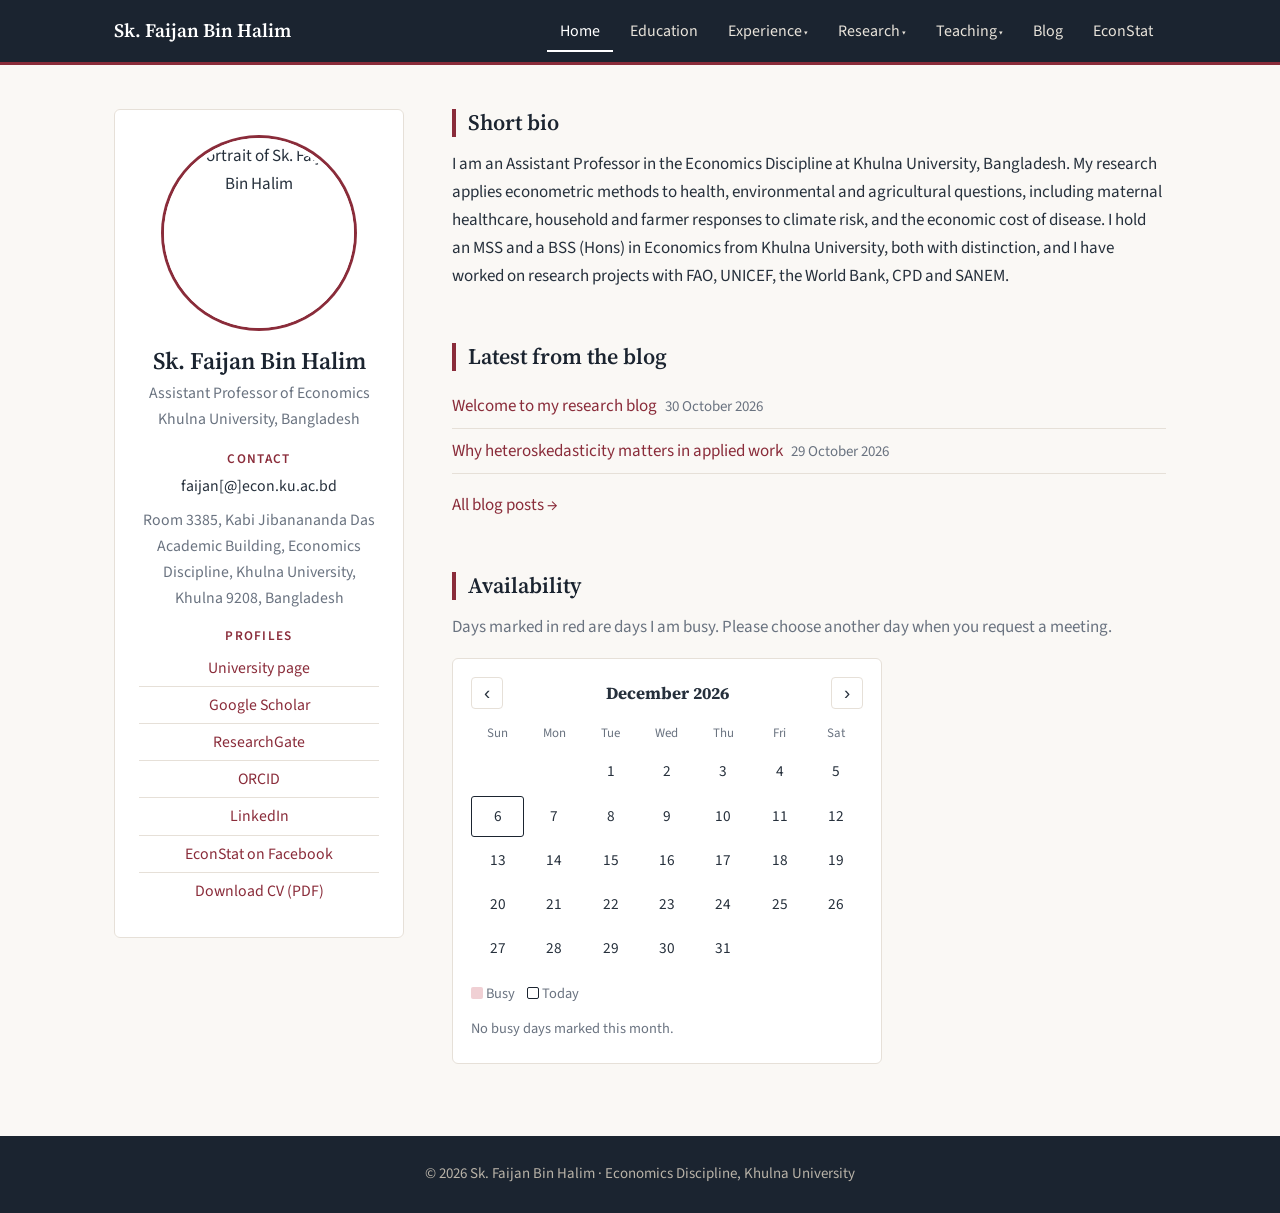
==== index.html @ 9af5f131 "Add files via upload" ====
<!DOCTYPE html>
<html lang="en"><head><meta charset="utf-8"><meta name="viewport" content="width=device-width, initial-scale=1">
<title>Home | Sk. Faijan Bin Halim</title>
<meta name="description" content="Sk. Faijan Bin Halim, Assistant Professor of Economics, Khulna University, Bangladesh.">
<link rel="preconnect" href="https://fonts.googleapis.com"><link rel="preconnect" href="https://fonts.gstatic.com" crossorigin>
<link href="https://fonts.googleapis.com/css2?family=Source+Serif+4:wght@400;600&family=Source+Sans+3:wght@400;600&display=swap" rel="stylesheet">
<link rel="stylesheet" href="style.css"></head><body>
<header><div class="bar"><a class="brand" href="index.html">Sk. Faijan Bin Halim</a>
<input type="checkbox" id="menu"><label class="burger" for="menu" aria-label="Menu">&#9776;</label>
<nav><ul><li><a href="index.html" class="active">Home</a></li><li><a href="education.html">Education</a></li><li class="has-sub"><a href="experience.html">Experience</a><ul class="sub"><li><a href="experience.html#positions">Positions</a></li><li><a href="experience.html#training">Professional Training</a></li></ul></li><li class="has-sub"><a href="research.html">Research</a><ul class="sub"><li><a href="research.html#interests">Research Interests</a></li><li><a href="research.html#publications">Publications</a></li><li><a href="research.html#projects">Projects</a></li><li><a href="research.html#review">Peer Review</a></li></ul></li><li class="has-sub"><a href="teaching.html">Teaching</a><ul class="sub"><li><a href="teaching.html#econometrics">Econometrics</a></li><li><a href="teaching.html#microeconomics">Microeconomics</a></li><li><a href="teaching.html#health">Health Economics</a></li><li><a href="teaching.html#climate">Climate Change and Disaster Management</a></li></ul></li><li><a href="blog.html">Blog</a></li><li><a href="econstat.html">EconStat</a></li></ul></nav></div></header>
<main>
<div class="home">
<aside class="side">
<img src="images/profile.jpg" alt="Portrait of Sk. Faijan Bin Halim">
<h1>Sk. Faijan Bin Halim</h1>
<div class="role">Assistant Professor of Economics<br>Khulna University, Bangladesh</div>
<h3>Contact</h3>
<p>faijan[@]econ.ku.ac.bd</p>
<p class="muted">Room 3385, Kabi Jibanananda Das Academic Building, Economics Discipline, Khulna University, Khulna 9208, Bangladesh</p>
<h3>Profiles</h3>
<ul class="profiles">
<li><a href="https://ku.ac.bd/discipline/econ/faculty/faijannabil13">University page</a></li>
<li><a href="https://scholar.google.com/citations?user=bBADxcAAAAAJ&amp;hl=en&amp;oi=ao">Google Scholar</a></li>
<li><a href="https://www.researchgate.net/profile/Sk-Faijan-Halim">ResearchGate</a></li>
<li><a href="https://orcid.org/0000-0003-0417-4588">ORCID</a></li>
<li><a href="https://www.linkedin.com/in/sk-faijan-bin-halim-b474a3131/">LinkedIn</a></li>
<li><a href="https://www.facebook.com/econstat">EconStat on Facebook</a></li>
<li><a href="Halim_CV.pdf">Download CV (PDF)</a></li>
</ul>
</aside>
<div>
<h2>Short bio</h2>
<p>I am an Assistant Professor in the Economics Discipline at Khulna University, Bangladesh. My research applies econometric methods to health, environmental and agricultural questions, including maternal healthcare, household and farmer responses to climate risk, and the economic cost of disease. I hold an MSS and a BSS (Hons) in Economics from Khulna University, both with distinction, and I have worked on research projects with FAO, UNICEF, the World Bank, CPD and SANEM.</p>
<h2>Latest from the blog</h2>
<ul class="latest" id="latest"></ul>
<p style="margin-top:1em"><a href="blog.html">All blog posts &rarr;</a></p>
<h2>Availability</h2>
<p class="muted">Days marked in red are days I am busy. Please choose another day when you request a meeting.</p>
<div id="cal"></div>
</div></div>
</main>
<footer>&copy; 2026 Sk. Faijan Bin Halim &middot; Economics Discipline, Khulna University</footer>
<script src="posts.js"></script><script src="blog.js"></script><script src="busy-dates.js"></script><script src="calendar.js"></script>
</body></html>
---- style.css ----
/* ===== Settings: change colours and fonts here ===== */
:root{
  --ink:#1b2430; --accent:#8a2c3a; --accent-soft:#f6e9eb; --paper:#faf8f5; --card:#ffffff; --line:#e6e0d8;
  --text:#26303c; --muted:#6a7380; --busy:#f0d0d4; --busy-text:#7a1d2a;
  --serif:"Source Serif 4",Georgia,"Times New Roman",serif;
  --sans:"Source Sans 3","Helvetica Neue",Arial,sans-serif;
}
*{box-sizing:border-box}
html{font-size:17px}
body{margin:0;background:var(--paper);color:var(--text);font-family:var(--sans);line-height:1.65}
a{color:var(--accent);text-decoration:none}
a:hover{text-decoration:underline}
a:focus-visible,button:focus-visible,label:focus-visible{outline:2px solid var(--accent);outline-offset:2px}

/* ===== Header and menu (upper right) ===== */
header{background:var(--ink);position:sticky;top:0;z-index:10;border-bottom:3px solid var(--accent)}
.bar{max-width:1100px;margin:0 auto;padding:0 24px;display:flex;align-items:center;justify-content:space-between;height:62px}
.brand{font-family:var(--serif);font-size:1.12rem;font-weight:600;color:#fff;white-space:nowrap}
.brand:hover{text-decoration:none}
nav ul{list-style:none;margin:0;padding:0;display:flex;gap:4px}
nav li{position:relative}
nav a{display:block;padding:8px 13px;color:#e8e3da;font-size:.94rem}
nav a:hover,nav a.active{color:#fff;text-decoration:none}
nav a.active{box-shadow:inset 0 -2px 0 #fff}
.has-sub>a::after{content:" \25BE";font-size:.75em}
.sub{display:none;position:absolute;right:0;top:100%;min-width:240px;background:var(--card);border:1px solid var(--line);border-top:3px solid var(--accent);box-shadow:0 8px 20px rgba(0,0,0,.12);padding:6px 0;flex-direction:column;gap:0}
.has-sub:hover .sub,.has-sub:focus-within .sub{display:flex}
.sub a{padding:9px 18px;white-space:nowrap;color:var(--text)}
.sub a:hover{background:var(--accent-soft);color:var(--accent)}
#menu,.burger{display:none}

/* ===== Page layout ===== */
main{max-width:1100px;margin:0 auto;padding:44px 24px 72px}
h1,h2,h3{font-family:var(--serif);font-weight:600;line-height:1.25;color:var(--ink);margin:0 0 .6em}
h1{font-size:1.9rem}
h2{font-size:1.3rem;margin-top:2.4em;padding-left:12px;border-left:4px solid var(--accent)}
h3{font-size:1.05rem}
p{margin:0 0 1em}
.muted{color:var(--muted)}
.page-intro{color:var(--muted);margin-bottom:1.6em}
.btn{display:inline-block;background:var(--accent);color:#fff;padding:10px 20px;border-radius:3px;font-weight:600}
.btn:hover{background:#6f2230;text-decoration:none}

/* ===== Home ===== */
.home{display:grid;grid-template-columns:290px 1fr;gap:48px;align-items:start}
.side{background:var(--card);border:1px solid var(--line);border-radius:6px;padding:28px 24px;text-align:center;position:sticky;top:90px}
.side img{width:190px;height:190px;object-fit:cover;object-position:center 22%;border-radius:50%;border:4px solid var(--card);box-shadow:0 0 0 3px var(--accent);margin:0 auto 18px;display:block}
.side h1{margin:0 0 4px;font-size:1.4rem}
.side .role{color:var(--muted);font-size:.93rem;margin-bottom:1.2em}
.side h3{margin:1.3em 0 .4em;font-size:.78rem;letter-spacing:.1em;text-transform:uppercase;color:var(--accent);font-family:var(--sans)}
.side p{font-size:.93rem;margin-bottom:.5em}
.profiles{list-style:none;padding:0;margin:0;font-size:.93rem}
.profiles li{padding:5px 0;border-top:1px solid var(--line)}
.profiles li:first-child{border-top:0}
.home h2:first-child{margin-top:0}
.latest{list-style:none;padding:0;margin:0}
.latest li{padding:8px 0;border-bottom:1px solid var(--line)}
.latest .muted{font-size:.88rem;margin-left:8px}

/* ===== Tables ===== */
.tw{overflow-x:auto;background:var(--card);border:1px solid var(--line);border-radius:6px}
table{border-collapse:collapse;width:100%;font-size:.95rem}
th{text-align:left;font-size:.78rem;letter-spacing:.08em;text-transform:uppercase;color:var(--ink);background:var(--accent-soft);border-bottom:2px solid var(--accent)}
th,td{padding:11px 14px;vertical-align:top;border-bottom:1px solid var(--line)}
tr:last-child td{border-bottom:0}
td.when{white-space:nowrap;color:var(--muted);width:1%}
.course td.blank{color:#b7bcc4;height:2.6em}

/* ===== Lists and publications ===== */
.pub{margin:0 0 1em;padding-left:1.2em;text-indent:-1.2em}
ul.plain{padding-left:1.1em;margin:0 0 1em}
ul.plain li{margin-bottom:.35em}

/* ===== Cards (EconStat) ===== */
.cards{display:grid;grid-template-columns:repeat(auto-fit,minmax(220px,1fr));gap:16px;margin:1em 0 1.6em}
.card{background:var(--card);border:1px solid var(--line);border-top:3px solid var(--accent);border-radius:6px;padding:18px 20px}
.card h3{margin-bottom:.4em}
.card p{font-size:.93rem;margin:0;color:var(--muted)}

/* ===== Blog ===== */
.tags{display:flex;flex-wrap:wrap;gap:8px;margin-bottom:24px}
.tag{border:1px solid var(--line);background:var(--card);color:var(--text);padding:5px 14px;border-radius:20px;font:inherit;font-size:.88rem;cursor:pointer}
.tag.on{background:var(--accent);border-color:var(--accent);color:#fff}
.post-card{background:var(--card);border:1px solid var(--line);border-radius:6px;padding:22px 26px;margin-bottom:18px}
.post-card h2{margin:.2em 0 .4em;padding:0;border:0;font-size:1.25rem}
.post-card h2 a{color:var(--ink)}
.meta{font-size:.85rem;color:var(--muted)}
.back{display:inline-block;margin-bottom:18px}
.post{background:var(--card);border:1px solid var(--line);border-radius:6px;padding:32px 36px;max-width:780px}
.post h1{margin:.3em 0 1em}
.post h2{font-size:1.15rem;margin-top:1.6em}
.post p,.post li{font-size:1.02rem}
.post pre{background:var(--ink);color:#f1ece4;padding:14px 16px;border-radius:4px;overflow-x:auto;font-size:.88rem}

/* ===== Calendar ===== */
#cal{max-width:430px;background:var(--card);border:1px solid var(--line);padding:18px;border-radius:6px}
.cal-head{display:flex;align-items:center;justify-content:space-between;margin-bottom:10px;font-family:var(--serif)}
.cal-head button{border:1px solid var(--line);background:var(--card);width:32px;height:32px;border-radius:4px;font-size:1.1rem;cursor:pointer;color:var(--text)}
.cal-grid{display:grid;grid-template-columns:repeat(7,1fr);gap:3px;text-align:center}
.dow{font-size:.76rem;color:var(--muted);padding:4px 0}
.day{padding:7px 0;font-size:.9rem;border-radius:3px;border:1px solid transparent}
.day.busy{background:var(--busy);color:var(--busy-text);font-weight:600}
.day.today{border-color:var(--ink)}
.cal-edit .day{cursor:pointer}
.cal-key{font-size:.85rem;color:var(--muted);margin:12px 0 4px}
.sw{display:inline-block;width:12px;height:12px;background:var(--busy);border-radius:2px;vertical-align:-1px}
.sw.today{background:var(--card);border:1px solid var(--ink)}
.cal-notes{font-size:.88rem;margin:8px 0 0;padding-left:1.1em}
#cal textarea{width:100%;font-family:monospace;font-size:.8rem}

footer{background:var(--ink);color:#b9b3a8;font-size:.88rem;text-align:center;padding:26px}

/* ===== Mobile ===== */
@media(max-width:980px){
  .burger{display:block;cursor:pointer;padding:8px;font-size:1.4rem;color:#fff}
  nav{display:none;position:absolute;left:0;right:0;top:62px;background:var(--ink);border-bottom:3px solid var(--accent)}
  #menu:checked~nav{display:block}
  nav ul{flex-direction:column;padding:8px 24px}
  .sub{display:flex;position:static;background:transparent;border:0;box-shadow:none;padding:0 0 0 14px;min-width:0}
  .sub a{color:#e8e3da}.sub a:hover{background:transparent;color:#fff}
  .home{grid-template-columns:1fr;gap:32px}
  .side{position:static}
  .post{padding:22px 20px}
}
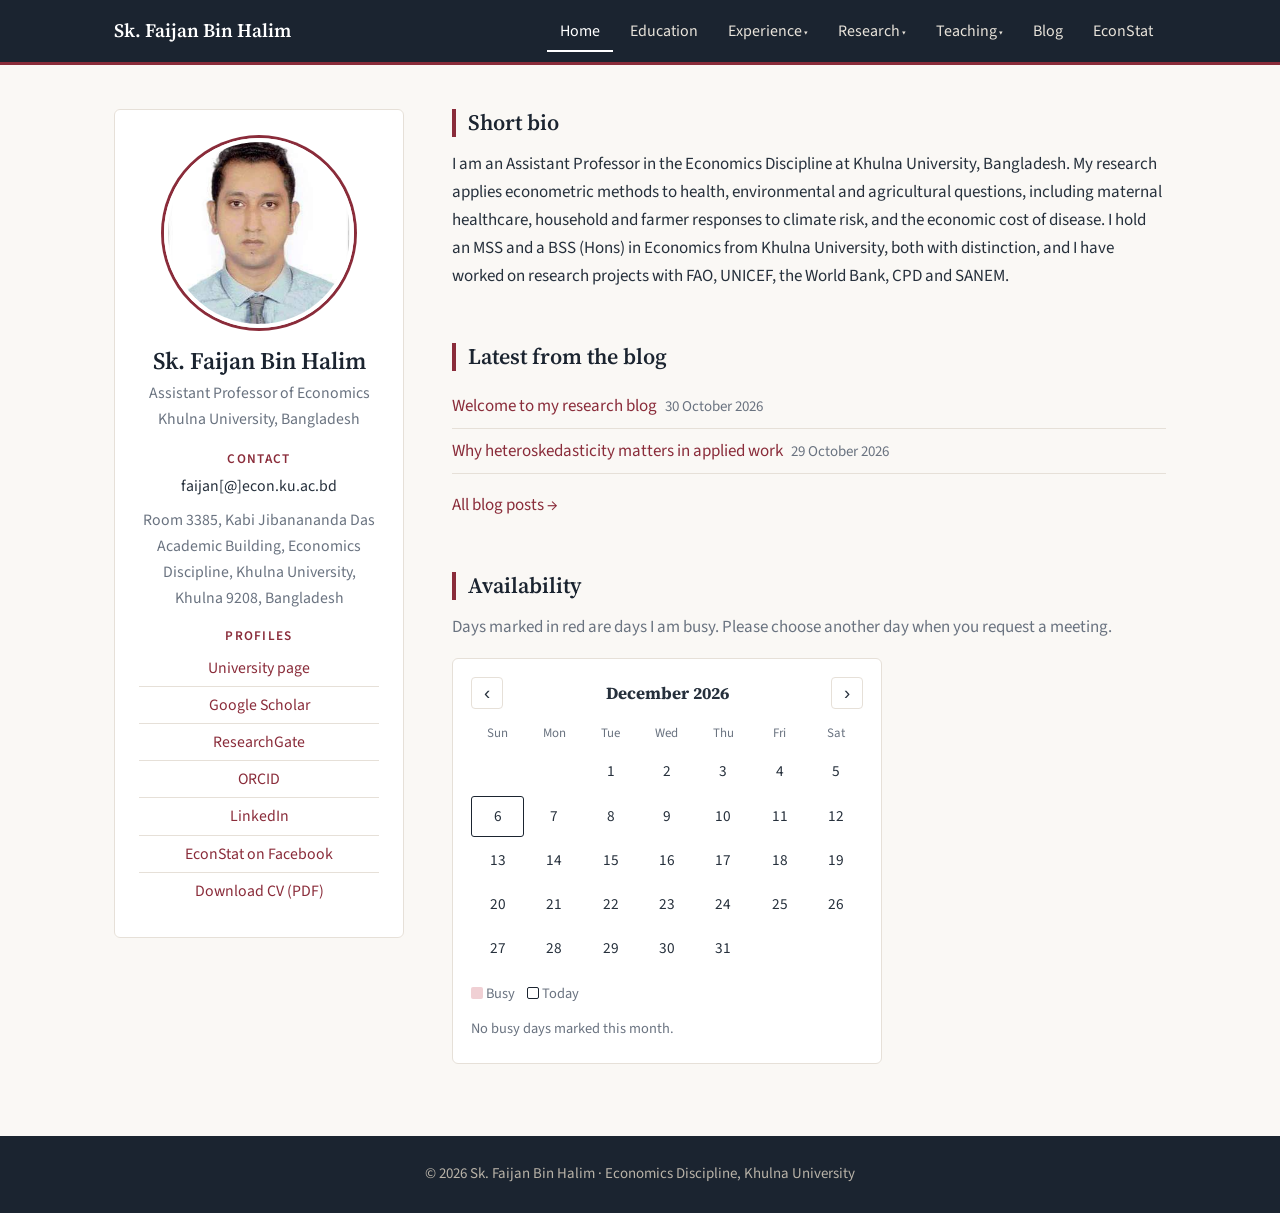
==== commit 1026570f: "Update profile image source in index.html" ====
--- a/index.html
+++ b/index.html
@@ -11,7 +11,7 @@
 <main>
 <div class="home">
 <aside class="side">
-<img src="images/profile.jpg" alt="Portrait of Sk. Faijan Bin Halim">
+<img src="profile.jpg" alt="Portrait of Sk. Faijan Bin Halim">
 <h1>Sk. Faijan Bin Halim</h1>
 <div class="role">Assistant Professor of Economics<br>Khulna University, Bangladesh</div>
 <h3>Contact</h3>
@@ -41,4 +41,4 @@
 </main>
 <footer>&copy; 2026 Sk. Faijan Bin Halim &middot; Economics Discipline, Khulna University</footer>
 <script src="posts.js"></script><script src="blog.js"></script><script src="busy-dates.js"></script><script src="calendar.js"></script>
-</body></html>+</body></html>
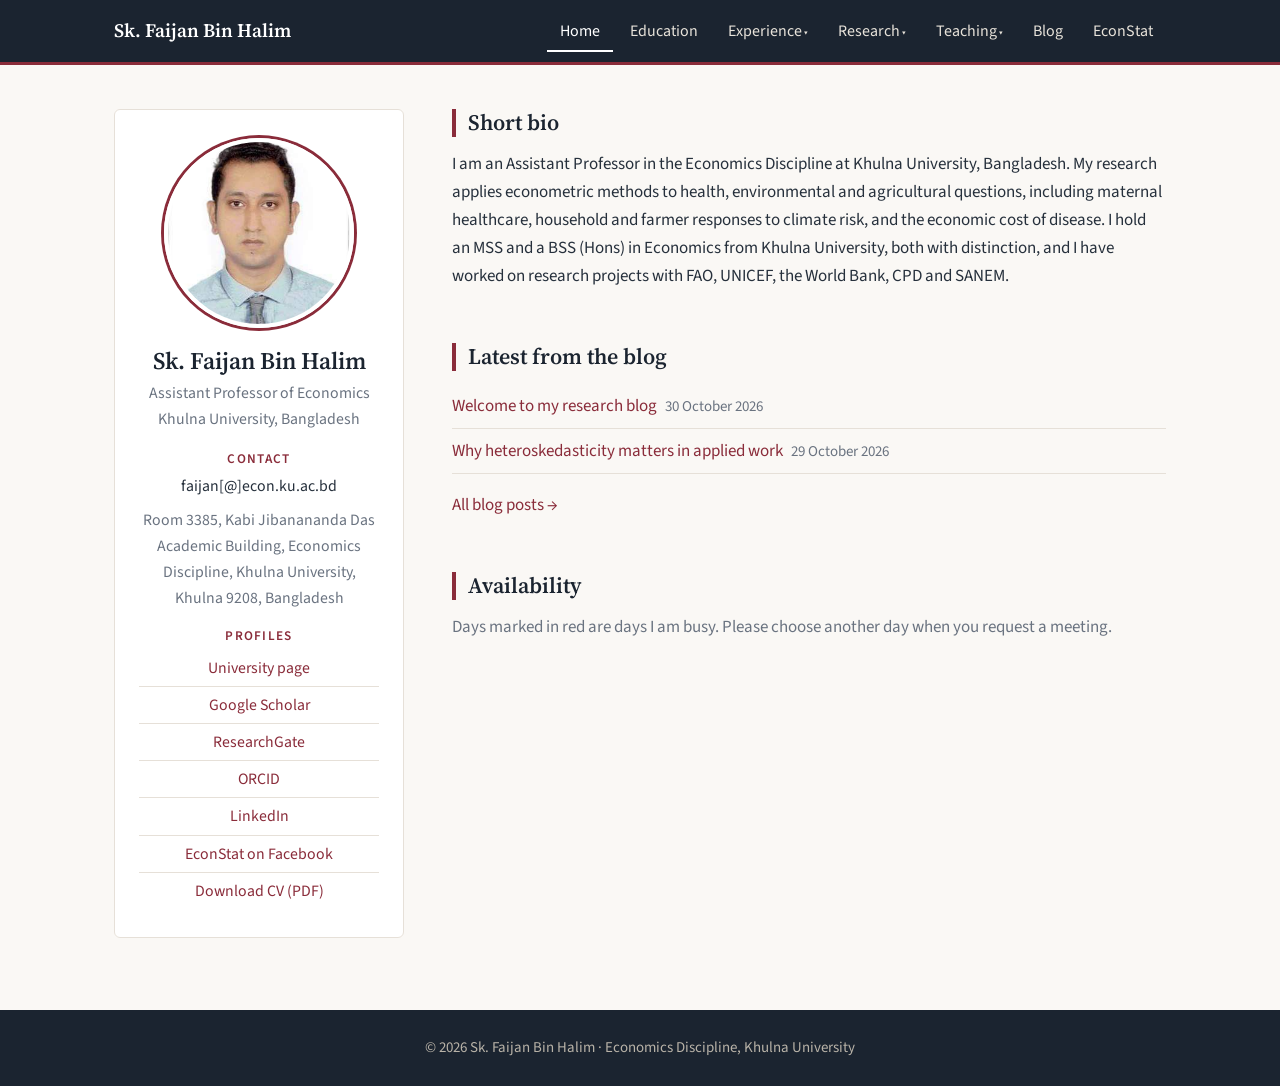
==== commit b641ada5: "Include additional CSS and JavaScript files Added extra.css and calendar.js for styling and function" ====
--- a/index.html
+++ b/index.html
@@ -4,7 +4,8 @@
 <meta name="description" content="Sk. Faijan Bin Halim, Assistant Professor of Economics, Khulna University, Bangladesh.">
 <link rel="preconnect" href="https://fonts.googleapis.com"><link rel="preconnect" href="https://fonts.gstatic.com" crossorigin>
 <link href="https://fonts.googleapis.com/css2?family=Source+Serif+4:wght@400;600&family=Source+Sans+3:wght@400;600&display=swap" rel="stylesheet">
-<link rel="stylesheet" href="style.css"></head><body>
+<link rel="stylesheet" href="style.css">
+<link rel="stylesheet" href="assets/extra.css"></head><body>
 <header><div class="bar"><a class="brand" href="index.html">Sk. Faijan Bin Halim</a>
 <input type="checkbox" id="menu"><label class="burger" for="menu" aria-label="Menu">&#9776;</label>
 <nav><ul><li><a href="index.html" class="active">Home</a></li><li><a href="education.html">Education</a></li><li class="has-sub"><a href="experience.html">Experience</a><ul class="sub"><li><a href="experience.html#positions">Positions</a></li><li><a href="experience.html#training">Professional Training</a></li></ul></li><li class="has-sub"><a href="research.html">Research</a><ul class="sub"><li><a href="research.html#interests">Research Interests</a></li><li><a href="research.html#publications">Publications</a></li><li><a href="research.html#projects">Projects</a></li><li><a href="research.html#review">Peer Review</a></li></ul></li><li class="has-sub"><a href="teaching.html">Teaching</a><ul class="sub"><li><a href="teaching.html#econometrics">Econometrics</a></li><li><a href="teaching.html#microeconomics">Microeconomics</a></li><li><a href="teaching.html#health">Health Economics</a></li><li><a href="teaching.html#climate">Climate Change and Disaster Management</a></li></ul></li><li><a href="blog.html">Blog</a></li><li><a href="econstat.html">EconStat</a></li></ul></nav></div></header>
@@ -36,9 +37,22 @@
 <p style="margin-top:1em"><a href="blog.html">All blog posts &rarr;</a></p>
 <h2>Availability</h2>
 <p class="muted">Days marked in red are days I am busy. Please choose another day when you request a meeting.</p>
-<div id="cal"></div>
+<div id="busy-calendar"></div>
 </div></div>
 </main>
+
+<script src="assets/calendar.js"></script>
+<script>
+fetch('blog/posts.json?v=' + Date.now())
+  .then(function (r) { return r.json(); })
+  .then(function (ps) {
+    document.getElementById('latest').innerHTML = ps.slice(0, 3).map(function (p) {
+      return '<li><a href="post.html?p=' + p.slug + '">' + p.title + '</a> <span class="muted">(' + p.date + ')</span></li>';
+    }).join('') || '<li class="muted">No posts yet.</li>';
+  })
+  .catch(function () {});
+</script>
+</body></html>
 <footer>&copy; 2026 Sk. Faijan Bin Halim &middot; Economics Discipline, Khulna University</footer>
 <script src="posts.js"></script><script src="blog.js"></script><script src="busy-dates.js"></script><script src="calendar.js"></script>
 </body></html>
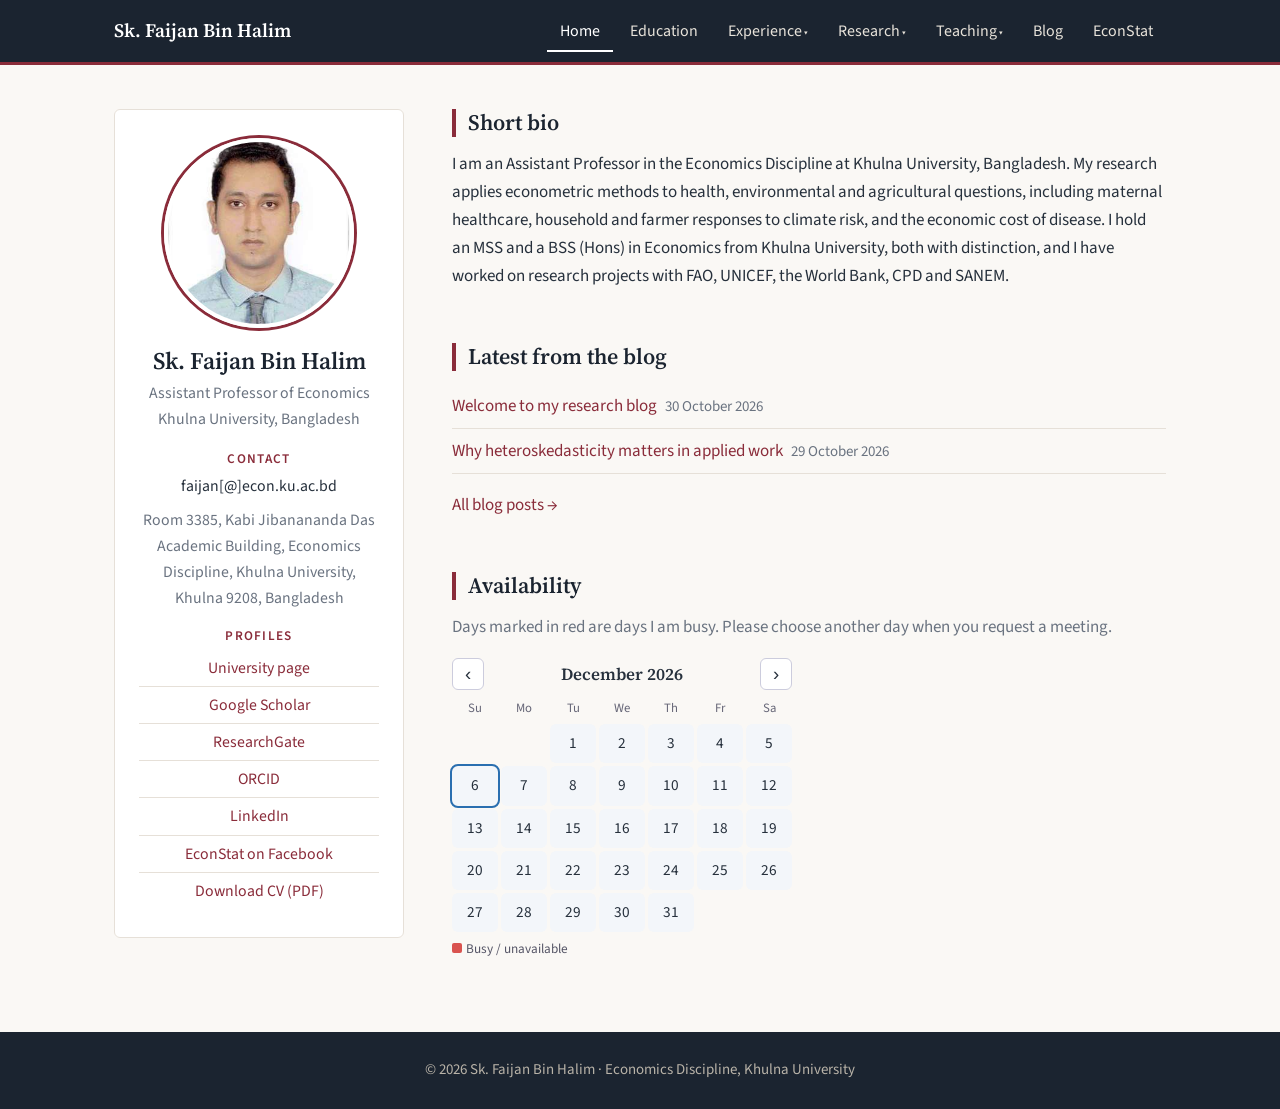
==== commit b11cca8d: "Refactor index.html by removing unnecessary scripts Removed unused scripts and cleaned up HTML struc" ====
--- a/index.html
+++ b/index.html
@@ -4,8 +4,7 @@
 <meta name="description" content="Sk. Faijan Bin Halim, Assistant Professor of Economics, Khulna University, Bangladesh.">
 <link rel="preconnect" href="https://fonts.googleapis.com"><link rel="preconnect" href="https://fonts.gstatic.com" crossorigin>
 <link href="https://fonts.googleapis.com/css2?family=Source+Serif+4:wght@400;600&family=Source+Sans+3:wght@400;600&display=swap" rel="stylesheet">
-<link rel="stylesheet" href="style.css">
-<link rel="stylesheet" href="assets/extra.css"></head><body>
+<link rel="stylesheet" href="style.css"></head><body>
 <header><div class="bar"><a class="brand" href="index.html">Sk. Faijan Bin Halim</a>
 <input type="checkbox" id="menu"><label class="burger" for="menu" aria-label="Menu">&#9776;</label>
 <nav><ul><li><a href="index.html" class="active">Home</a></li><li><a href="education.html">Education</a></li><li class="has-sub"><a href="experience.html">Experience</a><ul class="sub"><li><a href="experience.html#positions">Positions</a></li><li><a href="experience.html#training">Professional Training</a></li></ul></li><li class="has-sub"><a href="research.html">Research</a><ul class="sub"><li><a href="research.html#interests">Research Interests</a></li><li><a href="research.html#publications">Publications</a></li><li><a href="research.html#projects">Projects</a></li><li><a href="research.html#review">Peer Review</a></li></ul></li><li class="has-sub"><a href="teaching.html">Teaching</a><ul class="sub"><li><a href="teaching.html#econometrics">Econometrics</a></li><li><a href="teaching.html#microeconomics">Microeconomics</a></li><li><a href="teaching.html#health">Health Economics</a></li><li><a href="teaching.html#climate">Climate Change and Disaster Management</a></li></ul></li><li><a href="blog.html">Blog</a></li><li><a href="econstat.html">EconStat</a></li></ul></nav></div></header>
@@ -40,19 +39,6 @@
 <div id="busy-calendar"></div>
 </div></div>
 </main>
-
-<script src="assets/calendar.js"></script>
-<script>
-fetch('blog/posts.json?v=' + Date.now())
-  .then(function (r) { return r.json(); })
-  .then(function (ps) {
-    document.getElementById('latest').innerHTML = ps.slice(0, 3).map(function (p) {
-      return '<li><a href="post.html?p=' + p.slug + '">' + p.title + '</a> <span class="muted">(' + p.date + ')</span></li>';
-    }).join('') || '<li class="muted">No posts yet.</li>';
-  })
-  .catch(function () {});
-</script>
+<footer>&copy; 2026 Sk. Faijan Bin Halim &middot; Economics Discipline, Khulna University</footer>
+<script src="posts.js"></script><script src="blog.js"></script><script src="calendar.js"></script>
 </body></html>
-<footer>&copy; 2026 Sk. Faijan Bin Halim &middot; Economics Discipline, Khulna University</footer>
-<script src="posts.js"></script><script src="blog.js"></script><script src="busy-dates.js"></script><script src="calendar.js"></script>
-</body></html>
